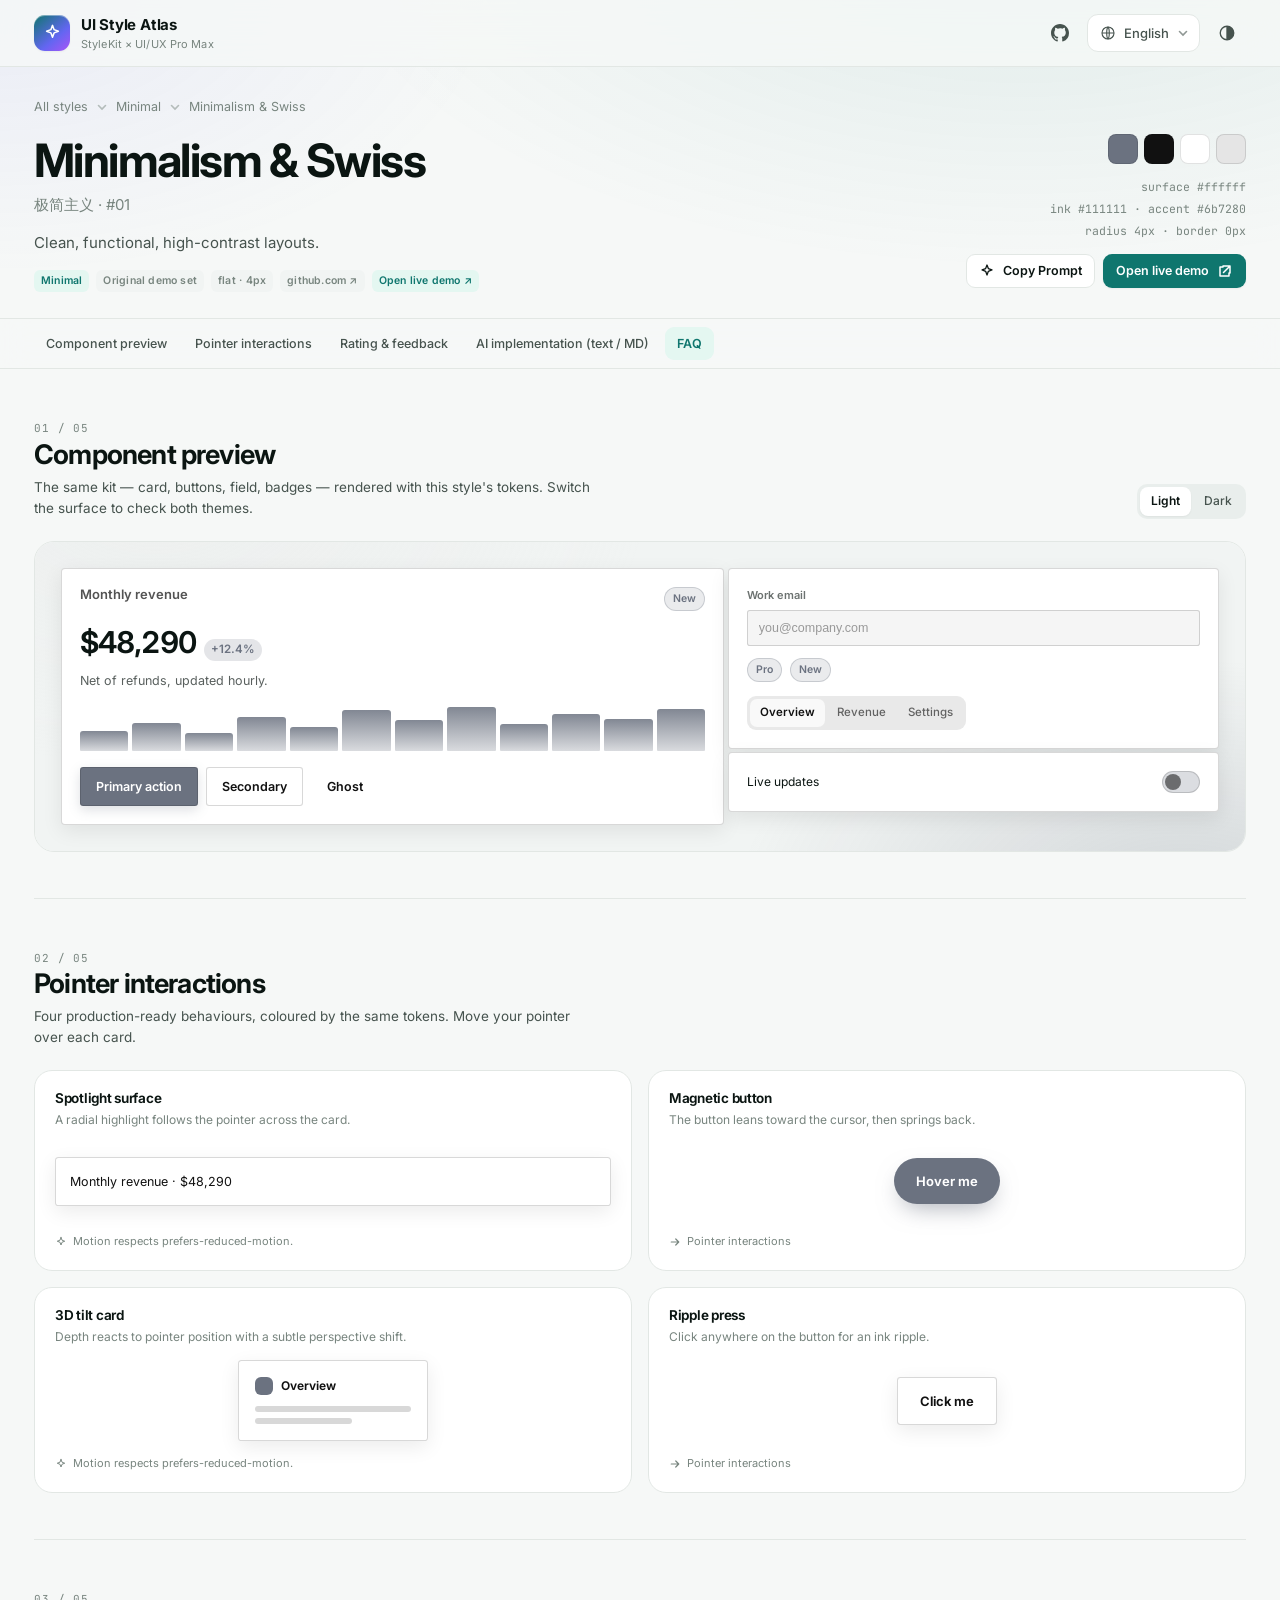
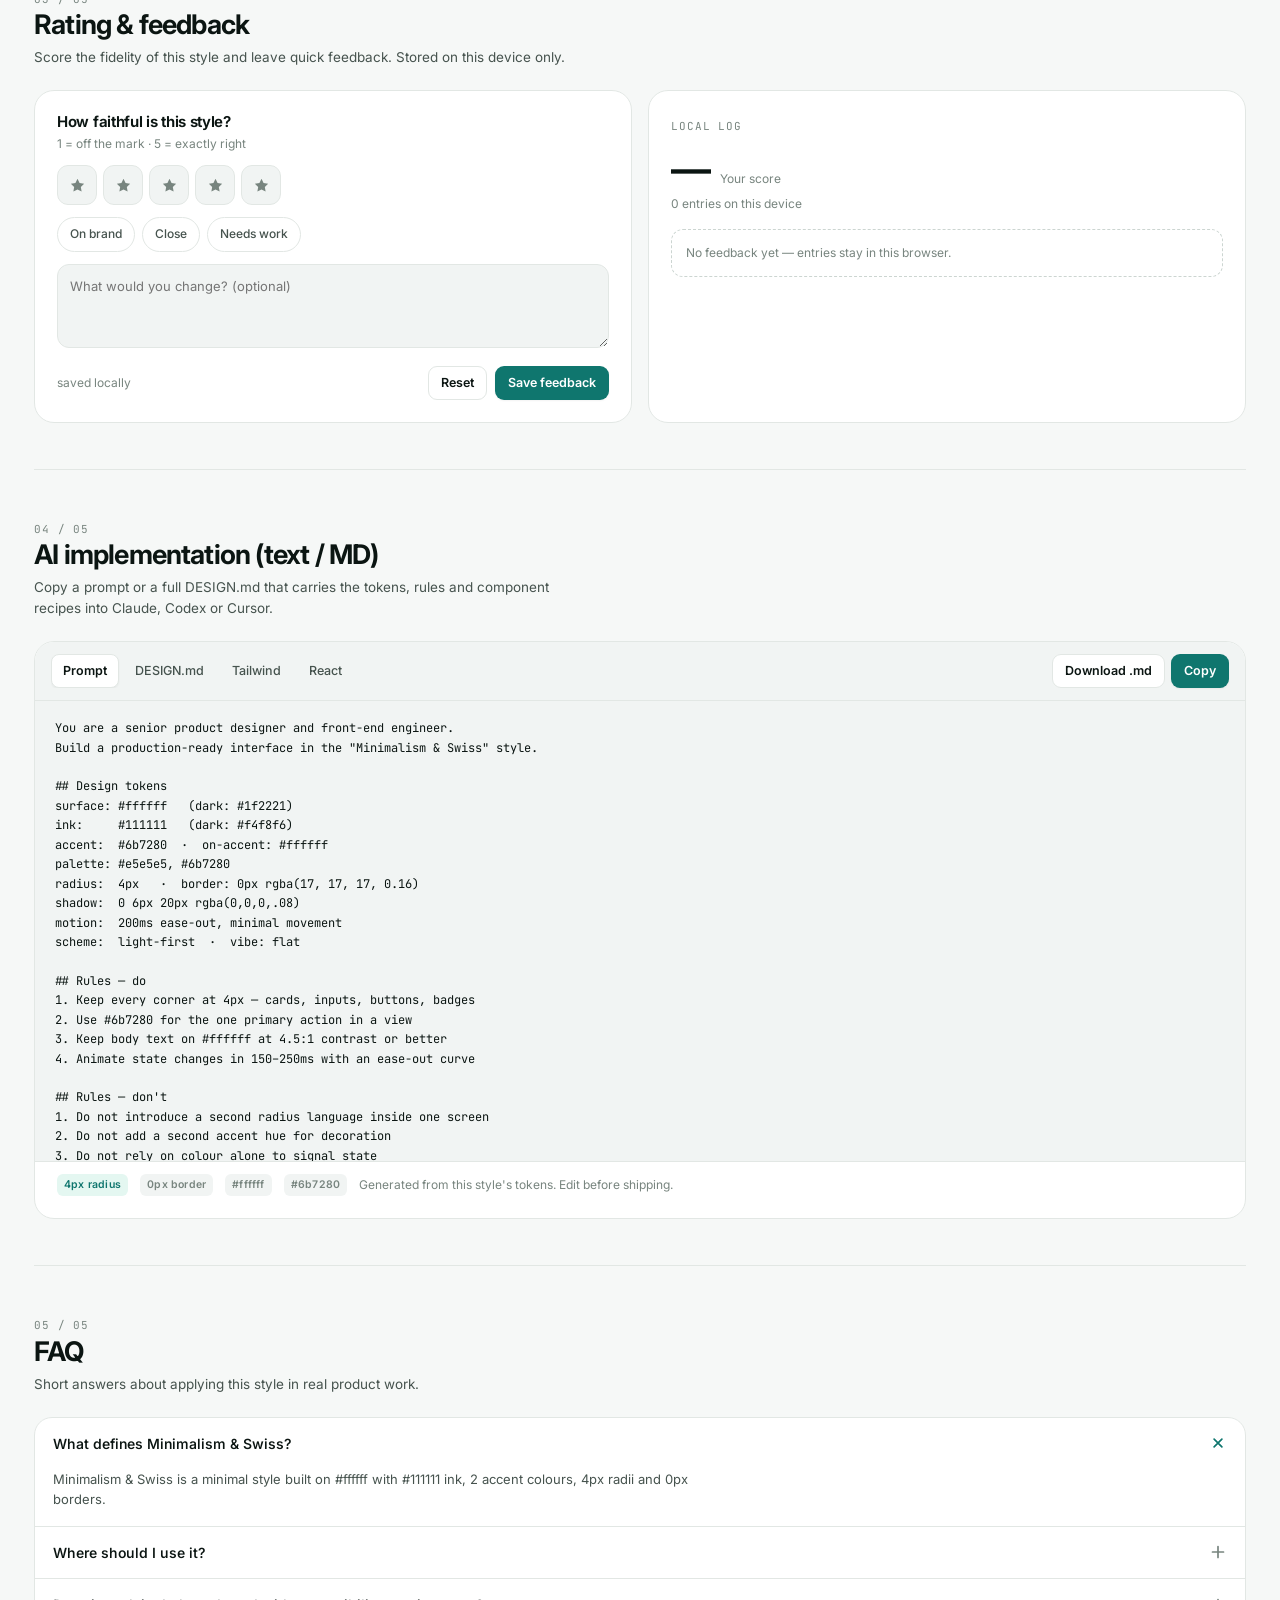
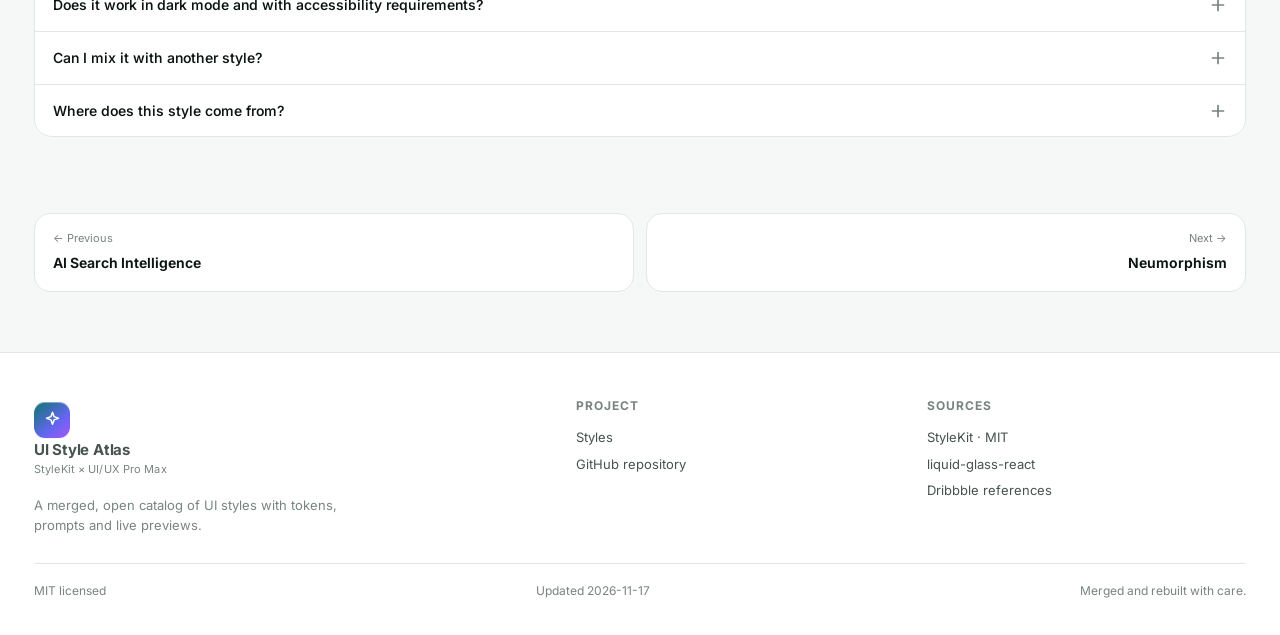
==== style.html @ 1afa51c4 "feat: 合併 StyleKit 風格庫，新增 12 語言、明暗主題與風格詳情頁 - 目錄擴充至 195 套風格（57 套原創 demo + 132 套 StyleKit + 6 套策展參考） - " ====
<!DOCTYPE html>
<html lang="zh-CN" dir="ltr" data-theme="light">
<head>
  <meta charset="UTF-8">
  <meta name="viewport" content="width=device-width, initial-scale=1.0">
  <title>Style — UI Style Atlas</title>
  <meta name="description" content="Design tokens, AI prompt and DESIGN.md, component preview, pointer interactions and FAQ for every UI style in the atlas.">
  <meta name="theme-color" content="#f6f8f7">
  <link rel="preconnect" href="https://fonts.googleapis.com">
  <link rel="preconnect" href="https://fonts.gstatic.com" crossorigin>
  <link href="https://fonts.googleapis.com/css2?family=Inter:wght@300;400;500;600;700&family=JetBrains+Mono:wght@400;500&display=swap" rel="stylesheet">
  <link rel="stylesheet" href="assets/app.css">
  <script>
    (function () {
      try {
        var q = new URLSearchParams(location.search);
        var mode = q.get('theme') || localStorage.getItem('atlas:theme') || 'auto';
        var dark = mode === 'auto' ? matchMedia('(prefers-color-scheme: dark)').matches : mode === 'dark';
        document.documentElement.dataset.theme = dark ? 'dark' : 'light';
        document.documentElement.style.colorScheme = dark ? 'dark' : 'light';
      } catch (e) { }
    })();
  </script>
</head>
<body>
  <header id="siteHeader"></header>
  <main id="detailRoot"></main>
  <footer id="siteFooter"></footer>

  <script src="assets/i18n.js"></script>
  <script src="assets/data/catalog.js"></script>
  <script src="assets/app.js"></script>
  <script src="assets/style-page.js"></script>
</body>
</html>
---- assets/app.css ----
/* ==========================================================================
   UI Style Atlas — design system
   Merged gallery: StyleKit (MIT) × UI/UX Pro Max
   ========================================================================== */

:root {
  color-scheme: light;
  --bg: #f6f8f7;
  --bg-grain: radial-gradient(1200px 600px at 80% -10%, rgba(15, 118, 110, 0.10), transparent 60%),
              radial-gradient(900px 500px at 0% 0%, rgba(99, 102, 241, 0.08), transparent 55%);
  --surface: #ffffff;
  --surface-2: #f1f4f3;
  --surface-3: #e9eeec;
  --ink: #0b1512;
  --ink-2: #46534e;
  --ink-3: #78857f;
  --line: #e2e7e4;
  --line-strong: #ccd5d1;
  --accent: #0f766e;
  --accent-2: #0d9488;
  --accent-ink: #ffffff;
  --accent-soft: #e4f7f1;
  --accent-soft-border: #b7e8dc;
  --danger: #b42318;
  --shadow-sm: 0 1px 2px rgba(9, 24, 20, 0.05);
  --shadow-md: 0 10px 30px -12px rgba(9, 24, 20, 0.18);
  --shadow-lg: 0 28px 70px -30px rgba(9, 24, 20, 0.28);
  --ring: rgba(15, 118, 110, 0.35);
  --radius-card: 18px;
  --header-h: 66px;
}

html[data-theme="dark"] {
  color-scheme: dark;
  --bg: #080b0a;
  --bg-grain: radial-gradient(1200px 600px at 80% -10%, rgba(45, 212, 191, 0.12), transparent 60%),
              radial-gradient(900px 500px at 0% 0%, rgba(129, 140, 248, 0.10), transparent 55%);
  --surface: #101614;
  --surface-2: #151d1a;
  --surface-3: #1b2421;
  --ink: #e9f2ef;
  --ink-2: #a5b4ae;
  --ink-3: #77857f;
  --line: #1f2a26;
  --line-strong: #2c3833;
  --accent: #2dd4bf;
  --accent-2: #5eead4;
  --accent-ink: #04211c;
  --accent-soft: rgba(45, 212, 191, 0.12);
  --accent-soft-border: rgba(45, 212, 191, 0.34);
  --danger: #fda29b;
  --shadow-sm: 0 1px 2px rgba(0, 0, 0, 0.4);
  --shadow-md: 0 12px 34px -16px rgba(0, 0, 0, 0.7);
  --shadow-lg: 0 34px 80px -40px rgba(0, 0, 0, 0.9);
  --ring: rgba(45, 212, 191, 0.4);
}

* { box-sizing: border-box; }

html {
  scroll-behavior: smooth;
  scroll-padding-top: calc(var(--header-h) + 24px);
  -webkit-text-size-adjust: 100%;
}

body {
  margin: 0;
  background: var(--bg);
  color: var(--ink);
  font-family: "Inter", "Inter var", -apple-system, BlinkMacSystemFont, "Segoe UI", "PingFang SC",
    "Hiragino Sans GB", "Noto Sans SC", "Noto Sans JP", "Noto Sans KR", "Microsoft YaHei UI",
    "Malgun Gothic", "Tahoma", "Noto Naskh Arabic", sans-serif;
  font-size: 15px;
  line-height: 1.55;
  -webkit-font-smoothing: antialiased;
  text-rendering: optimizeLegibility;
}

body::before {
  content: "";
  position: fixed;
  inset: 0;
  z-index: -1;
  background-image: var(--bg-grain);
  pointer-events: none;
}

h1, h2, h3, h4 { margin: 0; line-height: 1.15; letter-spacing: -0.02em; }
p { margin: 0; }
a { color: inherit; text-decoration: none; }
button { font: inherit; color: inherit; }
img, svg { display: block; }
:focus-visible { outline: 2px solid var(--accent); outline-offset: 2px; }

.wrap { width: 100%; max-width: 1260px; margin-inline: auto; padding-inline: 24px; }
.sr-only {
  position: absolute; width: 1px; height: 1px; padding: 0; margin: -1px;
  overflow: hidden; clip: rect(0 0 0 0); white-space: nowrap; border: 0;
}
.mono { font-family: "JetBrains Mono", ui-monospace, SFMono-Regular, Menlo, monospace; }

/* ---------------------------------- header -------------------------------- */
.site-header {
  position: sticky;
  top: 0;
  z-index: 60;
  background: color-mix(in srgb, var(--bg) 82%, transparent);
  backdrop-filter: saturate(150%) blur(16px);
  -webkit-backdrop-filter: saturate(150%) blur(16px);
  border-bottom: 1px solid var(--line);
}
.header-inner {
  display: flex;
  align-items: center;
  justify-content: space-between;
  gap: 16px;
  min-height: var(--header-h);
}
.brand { display: flex; align-items: center; gap: 11px; min-width: 0; }
.brand-mark {
  width: 36px; height: 36px; flex: none;
  border-radius: 11px;
  display: grid; place-items: center;
  background: linear-gradient(140deg, var(--accent) 0%, #6366f1 62%, #a855f7 100%);
  color: #fff;
  box-shadow: inset 0 1px 0 rgba(255, 255, 255, 0.4), var(--shadow-sm);
}
.brand-mark svg { width: 19px; height: 19px; }
.brand-text { display: flex; flex-direction: column; min-width: 0; }
.brand-text strong { font-size: 15px; font-weight: 700; letter-spacing: -0.015em; }
.brand-text small { font-size: 11px; color: var(--ink-3); letter-spacing: 0.01em; white-space: nowrap; }
.header-actions { display: flex; align-items: center; gap: 8px; }
.icon-btn {
  width: 38px; height: 38px;
  display: grid; place-items: center;
  border-radius: 11px;
  border: 1px solid transparent;
  background: transparent;
  color: var(--ink-2);
  cursor: pointer;
  transition: background 0.16s ease, color 0.16s ease, border-color 0.16s ease;
}
.icon-btn:hover { background: var(--surface-2); color: var(--ink); border-color: var(--line); }
.icon-btn svg { width: 18px; height: 18px; }
.lang-btn {
  display: inline-flex; align-items: center; gap: 8px;
  height: 38px; padding-inline: 12px 10px;
  border-radius: 11px;
  border: 1px solid var(--line);
  background: var(--surface);
  color: var(--ink-2);
  font-size: 13px; font-weight: 500;
  cursor: pointer;
  white-space: nowrap;
  transition: border-color 0.16s ease, background 0.16s ease, color 0.16s ease;
}
.lang-btn:hover { border-color: var(--line-strong); color: var(--ink); }
.lang-btn svg { width: 16px; height: 16px; }
.lang-btn .chev { width: 12px; height: 12px; opacity: 0.6; }

/* ----------------------------------- hero -------------------------------- */
.hero { padding-block: 58px 34px; position: relative; }
.hero-kicker {
  display: inline-flex; align-items: center; gap: 8px;
  padding: 5px 12px 5px 8px;
  border-radius: 999px;
  background: var(--accent-soft);
  border: 1px solid var(--accent-soft-border);
  color: var(--accent);
  font-size: 12px; font-weight: 600;
  letter-spacing: 0.01em;
}
.hero-kicker .dot {
  width: 6px; height: 6px; border-radius: 50%;
  background: var(--accent);
  box-shadow: 0 0 0 3px color-mix(in srgb, var(--accent) 22%, transparent);
  animation: pulse 2.4s ease-in-out infinite;
}
@keyframes pulse { 0%, 100% { opacity: 1; } 50% { opacity: 0.35; } }

.hero h1 {
  margin-top: 20px;
  font-size: clamp(34px, 5.6vw, 62px);
  font-weight: 700;
  letter-spacing: -0.038em;
  max-width: 20ch;
  text-wrap: balance;
}
.hero h1 .grad {
  background: linear-gradient(105deg, var(--accent) 0%, #4f8df7 55%, #a855f7 100%);
  -webkit-background-clip: text; background-clip: text;
  -webkit-text-fill-color: transparent; color: transparent;
}
.hero-lead {
  margin-top: 18px;
  max-width: 62ch;
  font-size: 16px;
  color: var(--ink-2);
}
.hero-actions { margin-top: 26px; display: flex; flex-wrap: wrap; gap: 10px; }

.btn {
  display: inline-flex; align-items: center; justify-content: center; gap: 8px;
  height: 42px; padding-inline: 18px;
  border-radius: 12px;
  border: 1px solid transparent;
  font-size: 14px; font-weight: 600;
  cursor: pointer;
  transition: transform 0.16s ease, background 0.16s ease, border-color 0.16s ease, color 0.16s ease, box-shadow 0.16s ease;
}
.btn svg { width: 16px; height: 16px; }
.btn-primary { background: var(--accent); color: var(--accent-ink); box-shadow: var(--shadow-sm); }
.btn-primary:hover { background: var(--accent-2); transform: translateY(-1px); }
.btn-ghost { background: var(--surface); border-color: var(--line); color: var(--ink); }
.btn-ghost:hover { border-color: var(--line-strong); background: var(--surface-2); }
.btn-sm { height: 34px; padding-inline: 12px; font-size: 12.5px; border-radius: 9px; }

.stats {
  margin-top: 44px;
  display: grid;
  grid-template-columns: repeat(4, minmax(0, 1fr));
  border-top: 1px solid var(--line);
  border-bottom: 1px solid var(--line);
}
.stat { padding: 18px 20px; border-inline-start: 1px solid var(--line); }
.stat:first-child { border-inline-start: 0; padding-inline-start: 0; }
.stat b { display: block; font-size: 26px; font-weight: 650; letter-spacing: -0.03em; font-variant-numeric: tabular-nums; }
.stat span { font-size: 12px; color: var(--ink-3); }

/* ---------------------------------- toolbar ------------------------------- */
.library { padding-block: 26px 80px; }
.toolbar {
  position: sticky;
  top: var(--header-h);
  z-index: 40;
  padding-block: 12px;
  background: color-mix(in srgb, var(--bg) 88%, transparent);
  backdrop-filter: blur(14px);
  -webkit-backdrop-filter: blur(14px);
  border-bottom: 1px solid var(--line);
}
.toolbar-row { display: flex; align-items: center; gap: 10px; flex-wrap: wrap; min-width: 0; }
.search {
  position: relative;
  flex: 1 1 240px;
  min-width: 180px;
}
.search svg {
  position: absolute; inset-inline-start: 12px; top: 50%; transform: translateY(-50%);
  width: 16px; height: 16px; color: var(--ink-3); pointer-events: none;
}
.search input {
  width: 100%; height: 40px;
  padding-inline: 38px 12px;
  border-radius: 11px;
  border: 1px solid var(--line);
  background: var(--surface);
  color: var(--ink);
  font-size: 14px;
}
.search input::placeholder { color: var(--ink-3); }
.search input:focus { outline: none; border-color: var(--accent); box-shadow: 0 0 0 3px var(--ring); }
.select {
  height: 40px;
  padding-inline: 10px 30px;
  border-radius: 11px;
  border: 1px solid var(--line);
  background: var(--surface) url("data:image/svg+xml,%3Csvg xmlns='http://www.w3.org/2000/svg' viewBox='0 0 12 12'%3E%3Cpath d='M2.5 4.5 6 8l3.5-3.5' fill='none' stroke='%2378857f' stroke-width='1.4' stroke-linecap='round'/%3E%3C/svg%3E") no-repeat right 10px center / 12px;
  color: var(--ink);
  font-size: 13px;
  appearance: none;
  cursor: pointer;
}
html[dir="rtl"] .select { background-position: left 10px center; }
.select:focus { outline: none; border-color: var(--accent); box-shadow: 0 0 0 3px var(--ring); }

.chips {
  display: flex; gap: 7px;
  min-width: 0;
  max-width: 100%;
  overflow-x: auto;
  padding-block: 4px;
  scrollbar-width: none;
  -ms-overflow-style: none;
}
.chips::-webkit-scrollbar { display: none; }
.chip {
  flex: none;
  height: 34px; padding-inline: 13px;
  border-radius: 999px;
  border: 1px solid var(--line);
  background: var(--surface);
  color: var(--ink-2);
  font-size: 12.5px; font-weight: 500;
  cursor: pointer;
  display: inline-flex; align-items: center; gap: 6px;
  transition: all 0.16s ease;
}
.chip:hover { border-color: var(--line-strong); color: var(--ink); }
.chip[aria-pressed="true"] {
  background: var(--accent-soft);
  border-color: var(--accent-soft-border);
  color: var(--accent);
  font-weight: 600;
}
.chip .n { font-size: 11px; opacity: 0.65; font-variant-numeric: tabular-nums; }

.result-bar {
  display: flex; align-items: center; justify-content: space-between;
  gap: 12px;
  padding-block: 18px 12px;
  font-size: 12.5px; color: var(--ink-3);
}
.toolbar .result-bar { padding-block: 0; margin-inline-start: auto; }
.result-bar strong { color: var(--ink); font-weight: 600; }

/* ----------------------------------- grid -------------------------------- */
.grid {
  display: grid;
  grid-template-columns: repeat(auto-fill, minmax(270px, 1fr));
  gap: 18px;
}
.card {
  position: relative;
  display: flex; flex-direction: column;
  border: 1px solid var(--line);
  border-radius: var(--radius-card);
  background: var(--surface);
  overflow: hidden;
  transition: transform 0.22s cubic-bezier(0.2, 0.8, 0.2, 1), box-shadow 0.22s ease, border-color 0.22s ease;
  content-visibility: auto;
  contain-intrinsic-size: 300px;
}
.card:hover { transform: translateY(-4px); border-color: var(--line-strong); box-shadow: var(--shadow-md); }
.card:focus-visible { outline: 2px solid var(--accent); outline-offset: 3px; }

.card-preview {
  position: relative;
  height: 128px;
  padding: 14px;
  display: flex; flex-direction: column; justify-content: space-between;
  overflow: hidden;
  isolation: isolate;
}
.card-preview::after {
  content: "";
  position: absolute; inset: 0; z-index: -1;
  background: var(--cp-bg);
}
.card-preview .cp-row { display: flex; align-items: center; justify-content: space-between; gap: 8px; }
.cp-no {
  font-family: "JetBrains Mono", ui-monospace, monospace;
  font-size: 10.5px; letter-spacing: 0.06em;
  padding: 3px 7px; border-radius: 6px;
  background: color-mix(in srgb, var(--cp-ink) 12%, transparent);
  color: var(--cp-ink);
  backdrop-filter: blur(6px);
  white-space: nowrap;
}
.cp-foot {
  display: flex; align-items: flex-end; justify-content: space-between; gap: 10px;
}
.cp-mini {
  display: flex; align-items: center; gap: 6px;
  padding: 8px 10px;
  border-radius: calc(var(--cp-r) * 0.55);
  background: color-mix(in srgb, var(--cp-surface) 70%, transparent);
  border: 1px solid color-mix(in srgb, var(--cp-ink) 16%, transparent);
  box-shadow: var(--cp-shadow);
  backdrop-filter: blur(9px);
}
.cp-mini .dot { width: 7px; height: 7px; border-radius: 50%; background: var(--cp-accent); }
.cp-mini .bar { width: 42px; height: 6px; border-radius: 3px; background: color-mix(in srgb, var(--cp-ink) 22%, transparent); }
.cp-mini .bar.w { width: 66px; }
.cp-btn {
  height: 20px; padding-inline: 9px;
  border-radius: calc(var(--cp-r) * 0.5);
  background: var(--cp-accent);
  color: var(--cp-accent-ink);
  font-size: 8.5px; font-weight: 700; letter-spacing: 0.03em;
  display: inline-flex; align-items: center;
}
.cp-type {
  font-size: 19px; font-weight: 700; letter-spacing: -0.02em;
  color: var(--cp-ink);
  text-shadow: 0 1px 12px color-mix(in srgb, var(--cp-surface) 40%, transparent);
}

.card-body { padding: 14px 15px 15px; display: flex; flex-direction: column; gap: 7px; flex: 1; }
.card-title-row { display: flex; align-items: baseline; justify-content: space-between; gap: 8px; }
.card-title { font-size: 15px; font-weight: 650; letter-spacing: -0.015em; }
.card-sub {
  font-size: 12px; color: var(--ink-3);
  max-width: 46%;
  overflow: hidden; text-overflow: ellipsis; white-space: nowrap;
  text-align: end;
}
.card-desc {
  font-size: 12.5px; color: var(--ink-2);
  display: -webkit-box; -webkit-line-clamp: 2; -webkit-box-orient: vertical;
  overflow: hidden;
  min-height: 2.6em;
}
.card-meta {
  margin-top: auto;
  padding-top: 10px;
  display: flex; align-items: center; justify-content: space-between; gap: 8px;
}
.swatches { display: flex; gap: 4px; }
.sw { width: 13px; height: 13px; border-radius: 4px; border: 1px solid color-mix(in srgb, var(--ink) 12%, transparent); }
.tag {
  font-size: 10.5px; font-weight: 600; letter-spacing: 0.02em;
  padding: 3px 7px; border-radius: 6px;
  background: var(--surface-2); color: var(--ink-3);
  white-space: nowrap;
}
.tag.accent { background: var(--accent-soft); color: var(--accent); }
.card-open {
  position: absolute; inset: 0;
  z-index: 2;
  border: 0; background: transparent; cursor: pointer;
  border-radius: inherit;
}
.card-open:focus-visible { outline: 2px solid var(--accent); outline-offset: -4px; }
.card-meta a { position: relative; z-index: 3; }
.card-meta a.tag:hover { background: var(--accent); color: var(--accent-ink); }

.empty {
  padding: 70px 20px; text-align: center;
  border: 1px dashed var(--line-strong); border-radius: 20px;
  color: var(--ink-3);
}
.empty h3 { font-size: 18px; color: var(--ink); margin-bottom: 8px; }

/* ---------------------------------- footer ------------------------------- */
.site-footer {
  border-top: 1px solid var(--line);
  background: var(--surface);
  padding-block: 46px 34px;
}
.footer-grid {
  display: grid; grid-template-columns: 1.6fr 1fr 1fr; gap: 32px;
  padding-bottom: 28px; border-bottom: 1px solid var(--line);
}
.footer-grid h4 { font-size: 12px; text-transform: uppercase; letter-spacing: 0.08em; color: var(--ink-3); margin-bottom: 12px; }
.footer-grid a { display: block; font-size: 13px; color: var(--ink-2); padding-block: 3px; }
.footer-grid a:hover { color: var(--accent); }
.footer-bottom { padding-top: 18px; display: flex; flex-wrap: wrap; gap: 10px; justify-content: space-between; font-size: 12px; color: var(--ink-3); }

/* ---------------------------------- modal -------------------------------- */
.modal {
  position: fixed; inset: 0; z-index: 100;
  display: grid; place-items: center;
  padding: 20px;
  background: rgba(6, 14, 12, 0.44);
  backdrop-filter: blur(6px);
  -webkit-backdrop-filter: blur(6px);
  opacity: 0;
  visibility: hidden;
  transition: opacity 0.2s ease, visibility 0.2s;
}
.modal[data-open="true"] { opacity: 1; visibility: visible; }
.modal-panel {
  width: min(720px, 100%);
  max-height: min(84vh, 760px);
  display: flex; flex-direction: column;
  background: var(--surface);
  border: 1px solid var(--line);
  border-radius: 22px;
  box-shadow: var(--shadow-lg);
  transform: translateY(10px) scale(0.985);
  transition: transform 0.24s cubic-bezier(0.2, 0.8, 0.2, 1);
  overflow: hidden;
}
.modal[data-open="true"] .modal-panel { transform: none; }
.modal-head {
  display: flex; align-items: center; justify-content: space-between; gap: 14px;
  padding: 22px 24px 18px;
}
.modal-head h2 { font-size: 23px; font-weight: 650; letter-spacing: -0.025em; }
.modal-head-meta { display: flex; align-items: center; gap: 14px; }
.modal-head .current { font-size: 12.5px; color: var(--ink-3); }
.modal-close {
  width: 32px; height: 32px; flex: none;
  border: 1px solid var(--line); border-radius: 9px;
  background: var(--surface); color: var(--ink-3);
  display: grid; place-items: center; cursor: pointer;
}
.modal-close:hover { background: var(--surface-2); color: var(--ink); }
.modal-close svg { width: 15px; height: 15px; }
.modal-body { overflow-y: auto; padding: 0 18px 20px; }
.lang-grid {
  display: grid;
  grid-template-columns: 1fr 1fr;
  gap: 6px;
  border-top: 1px solid var(--line);
  padding-top: 14px;
}
.lang-opt {
  position: relative;
  display: flex; flex-direction: column; align-items: flex-start; gap: 2px;
  padding: 13px 40px 13px 14px;
  border-radius: 12px;
  border: 1px solid transparent;
  background: transparent;
  text-align: start;
  cursor: pointer;
  transition: background 0.14s ease, border-color 0.14s ease;
}
.lang-opt:hover { background: var(--surface-2); }
.lang-opt .native { font-size: 18px; font-weight: 600; letter-spacing: -0.01em; color: var(--ink); }
.lang-opt .label { font-size: 13px; color: var(--ink-3); }
.lang-opt .check {
  position: absolute; inset-inline-end: 12px; top: 50%;
  transform: translateY(-50%) scale(0.7);
  width: 20px; height: 20px;
  color: var(--accent);
  opacity: 0;
  transition: opacity 0.14s ease, transform 0.14s ease;
}
.lang-opt[aria-checked="true"] {
  background: var(--accent-soft);
  border-color: var(--accent-soft-border);
}
.lang-opt[aria-checked="true"] .check { opacity: 1; transform: translateY(-50%) scale(1); }
.lang-opt[aria-checked="true"] .label { color: color-mix(in srgb, var(--accent) 72%, var(--ink-3)); }
.modal-note { margin-top: 14px; font-size: 11.5px; color: var(--ink-3); line-height: 1.5; }

/* ---------------------------------- toast -------------------------------- */
.toast {
  position: fixed;
  inset-inline: 0; bottom: 26px;
  margin-inline: auto;
  width: max-content; max-width: calc(100% - 40px);
  z-index: 120;
  padding: 10px 16px;
  border-radius: 999px;
  background: var(--ink);
  color: var(--bg);
  font-size: 13px; font-weight: 500;
  box-shadow: var(--shadow-lg);
  opacity: 0;
  transform: translateY(12px);
  pointer-events: none;
  transition: opacity 0.2s ease, transform 0.2s ease;
}
.toast[data-show="true"] { opacity: 1; transform: none; }

/* --------------------------------- reveal -------------------------------- */
.reveal { opacity: 0; transform: translateY(14px); }
.reveal.in { opacity: 1; transform: none; transition: opacity 0.5s ease, transform 0.5s cubic-bezier(0.2, 0.8, 0.2, 1); }

/* ==========================================================================
   Detail page
   ========================================================================== */
.detail-head { padding-block: 30px 26px; }
.crumbs { display: flex; align-items: center; gap: 8px; font-size: 12.5px; color: var(--ink-3); margin-bottom: 18px; }
.crumbs a:hover { color: var(--accent); }
.crumbs svg { width: 12px; height: 12px; opacity: 0.5; }
.detail-title-row { display: flex; align-items: flex-start; justify-content: space-between; gap: 26px; flex-wrap: wrap; }
.detail-title { min-width: 0; }
.detail-title h1 {
  font-size: clamp(28px, 4.4vw, 46px);
  font-weight: 700;
  letter-spacing: -0.035em;
}
.detail-title .alt { margin-top: 6px; font-size: 15px; color: var(--ink-3); }
.detail-desc { margin-top: 14px; max-width: 68ch; color: var(--ink-2); font-size: 15px; }
.detail-chips { margin-top: 16px; display: flex; flex-wrap: wrap; gap: 7px; }
.detail-side { display: flex; flex-direction: column; align-items: flex-end; gap: 12px; }
.palette { display: flex; gap: 6px; }
.palette .sw { width: 30px; height: 30px; border-radius: 8px; }
.detail-actions { display: flex; gap: 8px; flex-wrap: wrap; }

.subnav {
  position: sticky;
  top: var(--header-h);
  z-index: 40;
  background: color-mix(in srgb, var(--bg) 88%, transparent);
  backdrop-filter: blur(14px);
  -webkit-backdrop-filter: blur(14px);
  border-block: 1px solid var(--line);
}
.subnav-inner { display: flex; gap: 4px; overflow-x: auto; padding-block: 8px; scrollbar-width: none; }
.subnav-inner::-webkit-scrollbar { display: none; }
.subnav a {
  flex: none;
  padding: 7px 12px; border-radius: 9px;
  font-size: 12.5px; font-weight: 500; color: var(--ink-2);
}
.subnav a:hover { background: var(--surface-2); color: var(--ink); }
.subnav a[data-active="true"] { background: var(--accent-soft); color: var(--accent); font-weight: 600; }

.section { padding-block: 46px; scroll-margin-top: calc(var(--header-h) + 56px); }
.section + .section { border-top: 1px solid var(--line); }
.section-head { display: flex; align-items: flex-end; justify-content: space-between; gap: 20px; margin-bottom: 22px; flex-wrap: wrap; }
.section-head h2 { font-size: clamp(21px, 2.6vw, 27px); font-weight: 680; letter-spacing: -0.03em; }
.section-head p { margin-top: 7px; font-size: 13.5px; color: var(--ink-2); max-width: 62ch; }
.sec-index {
  font-family: "JetBrains Mono", ui-monospace, monospace;
  font-size: 11px; color: var(--ink-3);
  letter-spacing: 0.08em;
  direction: ltr;
  unicode-bidi: isolate;
  display: inline-block;
}

.panel {
  border: 1px solid var(--line);
  border-radius: 20px;
  background: var(--surface);
  overflow: hidden;
}
.panel-pad { padding: 22px; }
.panel-bar {
  display: flex; align-items: center; justify-content: space-between; gap: 12px;
  padding: 12px 16px;
  border-bottom: 1px solid var(--line);
  background: var(--surface-2);
  flex-wrap: wrap;
}
.seg {
  display: inline-flex; padding: 3px; gap: 2px;
  border-radius: 10px;
  background: var(--surface-3);
}
.seg button {
  border: 0; background: transparent;
  padding: 5px 11px; border-radius: 8px;
  font-size: 12px; font-weight: 500; color: var(--ink-2);
  cursor: pointer;
  transition: background 0.14s ease, color 0.14s ease;
  white-space: nowrap;
}
.seg button[aria-pressed="true"] { background: var(--surface); color: var(--ink); font-weight: 600; box-shadow: var(--shadow-sm); }

/* ---------------- live kit (component preview) ---------------- */
.kit-stage {
  padding: 26px;
  background:
    radial-gradient(700px 360px at 10% -10%, color-mix(in srgb, var(--ka1, var(--kp)) 30%, transparent), transparent 70%),
    radial-gradient(640px 340px at 95% 115%, color-mix(in srgb, var(--ka2, var(--kp)) 22%, transparent), transparent 70%),
    var(--surface-2);
  transition: background 0.3s ease, color 0.3s ease;
}
.kit {
  display: grid;
  grid-template-columns: 1.35fr 1fr;
  gap: calc(var(--kr, 12px) * 0.9);
}
.kit > * { min-width: 0; }
@media (max-width: 760px) { .kit { grid-template-columns: 1fr; } }
.kit-card {
  min-width: 0;
  overflow-wrap: anywhere;
  border-radius: var(--kr, 12px);
  border: var(--kbw, 1px) solid var(--kl);
  background: var(--kpanel);
  padding: 18px;
  box-shadow: var(--ksh);
  backdrop-filter: var(--kblur, none);
  -webkit-backdrop-filter: var(--kblur, none);
  transition: transform 0.18s ease, box-shadow 0.18s ease;
}
.kit-card:hover { transform: translateY(-2px); }
.kit-card h4 { font-size: 13px; font-weight: 600; color: var(--ki); opacity: 0.72; letter-spacing: 0; }
.kit-metric { margin-top: 8px; display: flex; align-items: baseline; gap: 8px; }
.kit-metric b {
  font-size: clamp(21px, 2.6vw, 30px);
  font-weight: 650; letter-spacing: -0.03em;
  font-variant-numeric: tabular-nums;
}
.kit-trend {
  font-size: 11.5px; font-weight: 600;
  padding: 2px 7px; border-radius: 999px;
  background: color-mix(in srgb, var(--kp) 18%, transparent);
  color: var(--kptext, var(--kp));
}
.kit-desc { margin-top: 6px; font-size: 12.5px; opacity: 0.68; }
.kit-spark { margin-top: 14px; height: 46px; display: flex; align-items: flex-end; gap: 4px; }
.kit-spark i {
  flex: 1;
  border-radius: 3px 3px 1px 1px;
  background: linear-gradient(180deg, var(--kp), color-mix(in srgb, var(--kp) 30%, transparent));
  opacity: 0.85;
}
.kit-side { display: flex; flex-direction: column; gap: calc(var(--kr, 12px) * 0.9); }
.kit-row { display: flex; gap: 8px; flex-wrap: wrap; align-items: center; }
.kit-btn {
  border: var(--kbw, 1px) solid var(--kbtnline);
  border-radius: calc(var(--kr, 12px) * 0.8);
  padding: 9px 15px;
  font-size: 12.5px; font-weight: 600;
  cursor: pointer;
  background: var(--kp); color: var(--kp-ink);
  box-shadow: var(--kbtnsh);
  transition: transform 0.15s ease, filter 0.15s ease, box-shadow 0.15s ease;
}
.kit-btn:hover { transform: translateY(-1px); filter: brightness(1.04); }
.kit-btn:active { transform: translateY(1px) scale(0.99); }
.kit-btn[data-variant="soft"] {
  background: var(--kpanel); color: var(--ki);
  border-color: var(--kl);
  box-shadow: none;
}
.kit-btn[data-variant="ghost"] { background: transparent; color: var(--ki); border-color: transparent; box-shadow: none; }
.kit-btn[data-variant="ghost"]:hover { background: color-mix(in srgb, var(--ki) 8%, transparent); }
.kit-field { display: flex; flex-direction: column; gap: 6px; }
.kit-field label { font-size: 11px; font-weight: 600; opacity: 0.6; }
.kit-field input {
  height: 36px;
  border-radius: calc(var(--kr, 12px) * 0.7);
  border: var(--kbw, 1px) solid var(--kl);
  background: var(--kinput);
  color: var(--ki);
  padding-inline: 11px;
  font-size: 12.5px;
  width: 100%;
}
.kit-field input::placeholder { color: var(--ki); opacity: 0.4; }
.kit-badges { display: flex; gap: 6px; flex-wrap: wrap; }
.kit-tabs {
  display: inline-flex;
  gap: 2px;
  padding: 3px;
  border-radius: 9px;
  background: color-mix(in srgb, var(--ki) 9%, transparent);
  align-self: flex-start;
}
.kit-tabs button {
  border: 0;
  background: transparent;
  color: var(--ki);
  opacity: 0.62;
  font-size: 11.5px;
  font-weight: 500;
  padding: 5px 10px;
  border-radius: 7px;
  cursor: pointer;
  transition: background 0.15s ease, opacity 0.15s ease;
}
.kit-tabs button[aria-selected="true"] {
  background: color-mix(in srgb, var(--ks) 72%, transparent);
  opacity: 1;
  font-weight: 600;
}
.kit-badge {
  font-size: 10.5px; font-weight: 600;
  padding: 3px 8px; border-radius: 999px;
  background: color-mix(in srgb, var(--kp) 14%, transparent);
  color: var(--kptext, var(--kp));
  border: 1px solid color-mix(in srgb, var(--kp) 28%, transparent);
}
.kit-switch { display: flex; align-items: center; justify-content: space-between; gap: 10px; font-size: 12px; }
.kit-switch .track {
  width: 38px; height: 22px; border-radius: 999px;
  background: color-mix(in srgb, var(--kp) 24%, transparent);
  position: relative; cursor: pointer; border: 1px solid var(--kl);
  transition: background 0.18s ease;
}
.kit-switch .track::after {
  content: ""; position: absolute; top: 2px; inset-inline-start: 2px;
  width: 16px; height: 16px; border-radius: 50%;
  background: var(--ki); opacity: 0.55;
  transition: transform 0.18s ease, background 0.18s ease, opacity 0.18s ease;
}
.kit-switch[data-on="true"] .track { background: var(--kp); }
.kit-switch[data-on="true"] .track::after { transform: translateX(16px); background: var(--kp-ink); opacity: 1; }
html[dir="rtl"] .kit-switch[data-on="true"] .track::after { transform: translateX(-16px); }

/* ---------------- pointer interactions ---------------- */
.pointer-grid { display: grid; grid-template-columns: repeat(2, minmax(0, 1fr)); gap: 16px; }
@media (max-width: 720px) { .pointer-grid { grid-template-columns: 1fr; } }
.px {
  position: relative;
  min-height: 172px;
  padding: 20px;
  border: 1px solid var(--line);
  border-radius: 18px;
  background: var(--surface);
  overflow: hidden;
  display: flex; flex-direction: column; justify-content: space-between; gap: 14px;
  isolation: isolate;
}
.px h4 { font-size: 13.5px; font-weight: 650; }
.px p { font-size: 12px; color: var(--ink-3); margin-top: 4px; }
.px-demo { display: flex; align-items: center; justify-content: center; min-height: 76px; }
.px-note { font-size: 11px; color: var(--ink-3); display: flex; align-items: center; gap: 6px; }
.px-note svg { width: 12px; height: 12px; }

.px-spot::before {
  content: "";
  position: absolute; inset: -1px; z-index: -1;
  background: radial-gradient(200px circle at var(--mx, 50%) var(--my, 50%),
    color-mix(in srgb, var(--kp) 26%, transparent), transparent 72%);
  opacity: 0;
  transition: opacity 0.25s ease;
}
.px-spot:hover::before { opacity: 1; }
.px-spot .px-target {
  width: 100%;
  border-radius: calc(var(--kr) * 0.9);
  border: var(--kbw) solid var(--kl);
  background: var(--kpanel);
  color: var(--ki);
  padding: 14px;
  font-size: 12.5px;
  box-shadow: var(--ksh);
}

.px-magnet .magnet {
  border: 0;
  border-radius: 999px;
  padding: 13px 22px;
  font-size: 13px; font-weight: 650;
  background: var(--kp);
  color: var(--kp-ink);
  box-shadow: 0 10px 24px -8px color-mix(in srgb, var(--kp) 60%, transparent);
  transition: transform 0.16s cubic-bezier(0.2, 0.8, 0.2, 1);
  cursor: pointer;
  will-change: transform;
}

.px-tilt { perspective: 800px; }
.tilt-card {
  width: 190px;
  padding: 16px;
  border-radius: calc(var(--kr) * 0.9);
  border: var(--kbw) solid var(--kl);
  background: var(--kpanel);
  color: var(--ki);
  box-shadow: var(--ksh);
  transform-style: preserve-3d;
  transition: transform 0.18s cubic-bezier(0.2, 0.8, 0.2, 1);
  will-change: transform;
}
.tilt-card .tl { display: flex; align-items: center; gap: 8px; font-size: 12px; font-weight: 650; }
.tilt-card .tl i { width: 18px; height: 18px; border-radius: 6px; background: var(--kp); }
.tilt-card .tb { margin-top: 10px; height: 6px; border-radius: 3px; background: color-mix(in srgb, var(--ki) 16%, transparent); }
.tilt-card .tb.s { width: 62%; margin-top: 6px; }
.tilt-card span { display: inline-block; transform: translateZ(22px); }

.px-ripple .ripple-btn {
  position: relative;
  overflow: hidden;
  border: var(--kbw) solid var(--kbtnline);
  border-radius: calc(var(--kr) * 0.85);
  padding: 13px 22px;
  font-size: 13px; font-weight: 650;
  background: var(--kpanel);
  color: var(--ki);
  cursor: pointer;
  box-shadow: var(--ksh);
}
.ripple-btn .rp {
  position: absolute;
  border-radius: 50%;
  background: color-mix(in srgb, var(--kp) 45%, transparent);
  transform: translate(-50%, -50%) scale(0);
  animation: ripple 0.62s ease-out forwards;
  pointer-events: none;
}
@keyframes ripple { to { transform: translate(-50%, -50%) scale(1); opacity: 0; } }

/* ---------------- rating ---------------- */
.rating-wrap { display: grid; grid-template-columns: 1fr 1fr; gap: 16px; }
@media (max-width: 820px) { .rating-wrap { grid-template-columns: 1fr; } }
.rate-card { padding: 22px; }
.rate-stars { display: flex; gap: 6px; margin-block: 12px; }
.rate-stars button {
  width: 40px; height: 40px;
  display: grid; place-items: center;
  border-radius: 11px;
  border: 1px solid var(--line);
  background: var(--surface-2);
  color: var(--ink-3);
  cursor: pointer;
  transition: all 0.15s ease;
}
.rate-stars button svg { width: 19px; height: 19px; }
.rate-stars button:hover { border-color: var(--accent-soft-border); color: var(--accent); transform: translateY(-1px); }
.rate-stars button[data-on="true"] { background: var(--accent-soft); border-color: var(--accent-soft-border); color: var(--accent); }
.rate-hint { font-size: 12px; color: var(--ink-3); }
.fb-chips { display: flex; gap: 7px; flex-wrap: wrap; margin-block: 12px; }
.fb-chips button {
  border: 1px solid var(--line);
  background: var(--surface);
  color: var(--ink-2);
  font-size: 12px; font-weight: 500;
  padding: 7px 12px; border-radius: 999px;
  cursor: pointer;
  transition: all 0.15s ease;
}
.fb-chips button:hover { border-color: var(--line-strong); color: var(--ink); }
.fb-chips button[aria-pressed="true"] {
  background: var(--accent-soft);
  border-color: var(--accent-soft-border);
  color: var(--accent);
  font-weight: 600;
}
textarea.fb-text {
  width: 100%;
  min-height: 84px;
  resize: vertical;
  border-radius: 12px;
  border: 1px solid var(--line);
  background: var(--surface-2);
  color: var(--ink);
  padding: 11px 12px;
  font: inherit; font-size: 13px;
}
textarea.fb-text:focus { outline: none; border-color: var(--accent); box-shadow: 0 0 0 3px var(--ring); background: var(--surface); }
.rate-foot { display: flex; align-items: center; justify-content: space-between; gap: 12px; margin-top: 12px; }
.rate-log { font-size: 12px; color: var(--ink-3); }
.rate-log b { color: var(--ink); font-weight: 650; }

/* ---------------- AI / code ---------------- */
.ai-tabs { display: flex; gap: 4px; overflow-x: auto; scrollbar-width: none; }
.ai-tabs::-webkit-scrollbar { display: none; }
.ai-tabs button {
  flex: none;
  border: 1px solid transparent;
  background: transparent;
  padding: 6px 11px; border-radius: 8px;
  font-size: 12.5px; font-weight: 500; color: var(--ink-2);
  cursor: pointer;
}
.ai-tabs button[aria-selected="true"] {
  background: var(--surface); border-color: var(--line);
  color: var(--ink); font-weight: 600; box-shadow: var(--shadow-sm);
}
.code-wrap { position: relative; }
pre.code {
  margin: 0;
  padding: 18px 20px 22px;
  max-height: 460px;
  overflow: auto;
  background: var(--surface-2);
  color: var(--ink);
  font-family: "JetBrains Mono", ui-monospace, SFMono-Regular, Menlo, monospace;
  font-size: 12px;
  line-height: 1.62;
  tab-size: 2;
  white-space: pre;
  direction: ltr;
  text-align: left;
}
pre.code::-webkit-scrollbar { width: 10px; height: 10px; }
pre.code::-webkit-scrollbar-thumb { background: var(--line-strong); border-radius: 99px; border: 3px solid var(--surface-2); }
.code-actions { display: flex; align-items: center; gap: 6px; }

/* ---------------- FAQ ---------------- */
.faq { border: 1px solid var(--line); border-radius: 18px; background: var(--surface); overflow: hidden; }
.faq details { border-top: 1px solid var(--line); }
.faq details:first-child { border-top: 0; }
.faq summary {
  list-style: none;
  cursor: pointer;
  padding: 15px 18px;
  display: flex; align-items: center; justify-content: space-between; gap: 16px;
  font-size: 14px; font-weight: 550;
}
.faq summary::-webkit-details-marker { display: none; }
.faq summary:hover { background: var(--surface-2); }
.faq summary .ic { flex: none; width: 18px; height: 18px; color: var(--ink-3); transition: transform 0.2s ease; }
.faq details[open] summary .ic { transform: rotate(45deg); color: var(--accent); }
.faq .ans { padding: 0 18px 16px; font-size: 13px; color: var(--ink-2); max-width: 88ch; }
.faq .ans code { font-family: "JetBrains Mono", ui-monospace, monospace; font-size: 12px; padding: 1px 5px; border-radius: 5px; background: var(--surface-2); }

/* ---------------- detail pager ---------------- */
.pager { display: grid; grid-template-columns: 1fr 1fr; gap: 12px; padding-block: 30px 60px; }
.pager a {
  border: 1px solid var(--line); border-radius: 16px; padding: 16px 18px;
  background: var(--surface);
  transition: border-color 0.16s ease, transform 0.16s ease;
}
.pager a:hover { border-color: var(--line-strong); transform: translateY(-2px); }
.pager small { display: block; font-size: 11px; color: var(--ink-3); margin-bottom: 4px; }
.pager b { font-size: 14px; font-weight: 650; }
.pager .next { text-align: end; }

/* ---------------- responsive ---------------- */
@media (max-width: 900px) {
  .stats { grid-template-columns: repeat(2, 1fr); }
  .stat:nth-child(3) { border-inline-start: 0; padding-inline-start: 0; }
  .footer-grid { grid-template-columns: 1fr 1fr; }
}
@media (max-width: 640px) {
  .wrap { padding-inline: 16px; }
  .brand-text { display: none; }
  .hero-lead { font-size: 15px; }
  .hero { padding-block: 36px 24px; }
  .hero h1 { font-size: 32px; }
  .brand-text small { display: none; }
  .lang-btn #langLabel { max-width: 92px; overflow: hidden; text-overflow: ellipsis; }
  .lang-grid { grid-template-columns: 1fr; }
  .grid { grid-template-columns: 1fr; }
  .detail-side { align-items: flex-start; }
  .kit { grid-template-columns: 1fr; }
  .pager { grid-template-columns: 1fr; }
  .pager .next { text-align: start; }
  .footer-grid { grid-template-columns: 1fr; gap: 22px; }
  .toolbar { position: static; }
  .subnav { top: 0; }
}

@media (prefers-reduced-motion: reduce) {
  html { scroll-behavior: auto; }
  *, *::before, *::after {
    animation-duration: 0.001ms !important;
    animation-iteration-count: 1 !important;
    transition-duration: 0.001ms !important;
  }
  .reveal { opacity: 1; transform: none; }
}

/* RTL tweaks */
html[dir="rtl"] .hero h1 { letter-spacing: 0; }
html[dir="rtl"] .card-desc { line-height: 1.7; }
html[dir="rtl"] .mono { direction: ltr; unicode-bidi: isolate; }
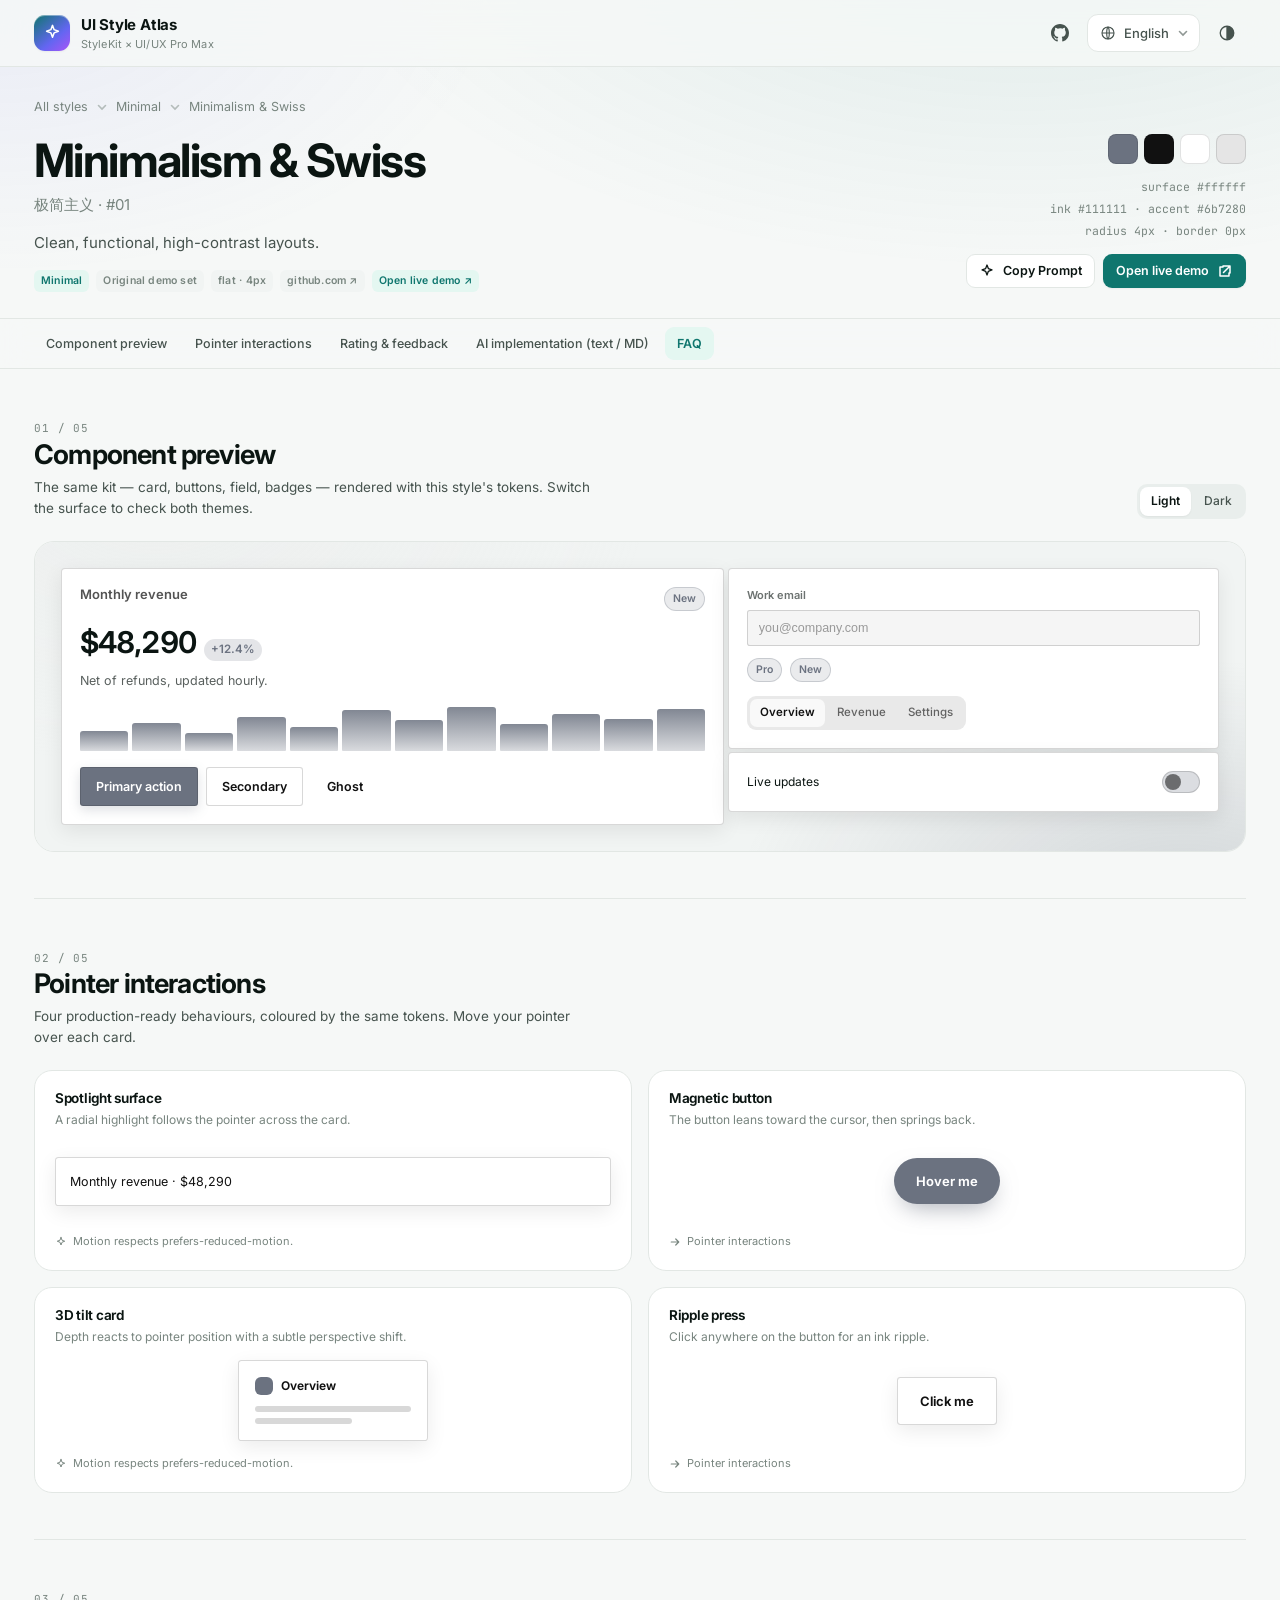
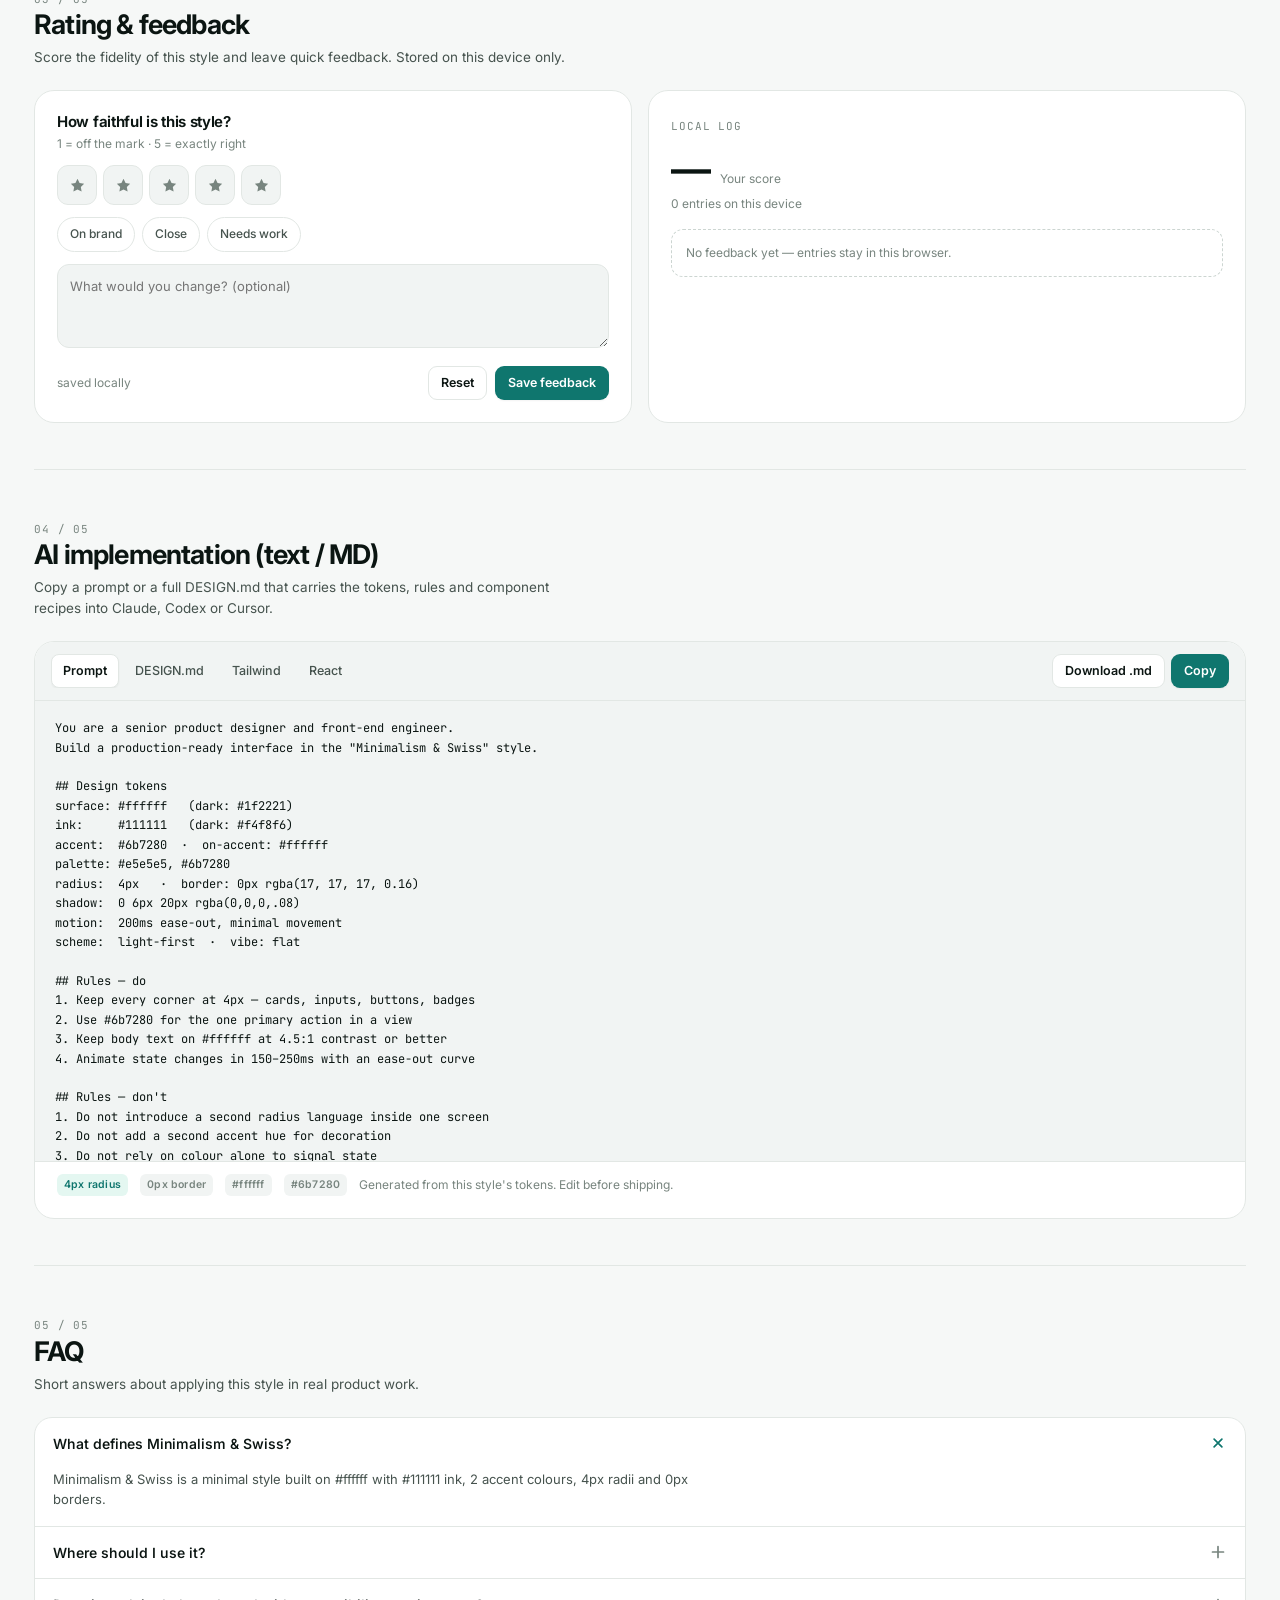
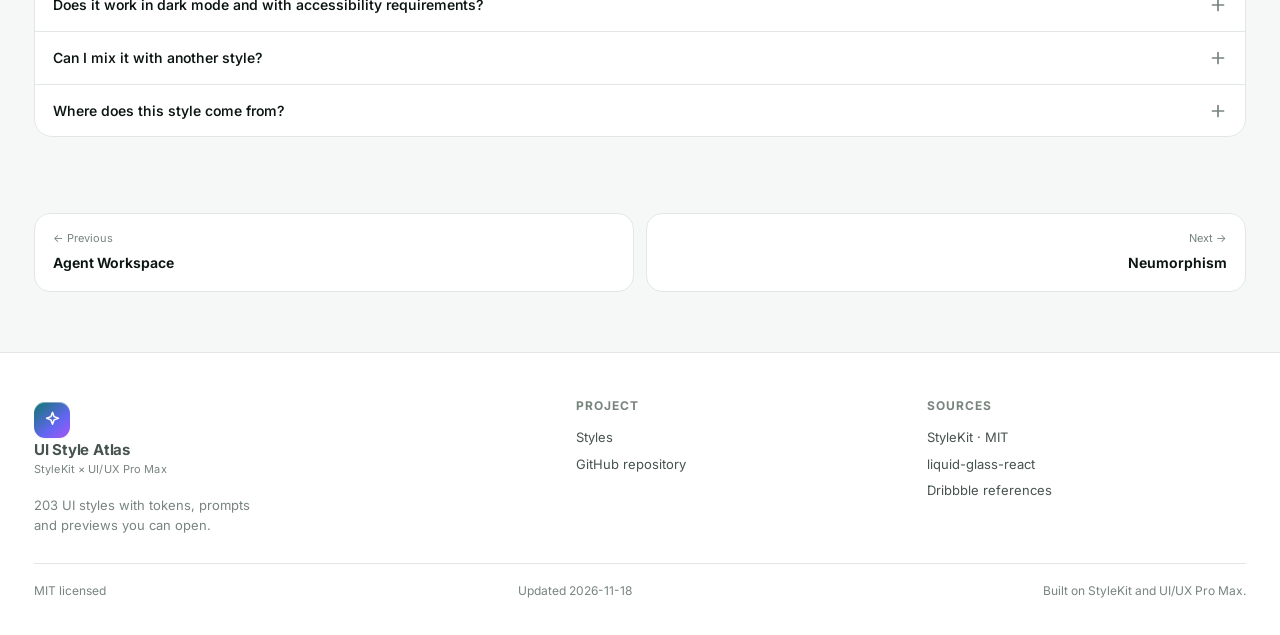
==== commit d114b26a: "fix: 删掉首屏统计条，静态资源加版本号防缓存 - 移除 203 套风格 / 8 个分类 / 12 种语言 / 3 个来源 四格统计，连同文案键与样式 - app.css、i18n.js、app.j" ====
--- a/style.html
+++ b/style.html
@@ -9,7 +9,7 @@
   <link rel="preconnect" href="https://fonts.googleapis.com">
   <link rel="preconnect" href="https://fonts.gstatic.com" crossorigin>
   <link href="https://fonts.googleapis.com/css2?family=Inter:wght@300;400;500;600;700&family=JetBrains+Mono:wght@400;500&display=swap" rel="stylesheet">
-  <link rel="stylesheet" href="assets/app.css">
+  <link rel="stylesheet" href="assets/app.css?v=20261118">
   <script>
     (function () {
       try {
@@ -27,9 +27,9 @@
   <main id="detailRoot"></main>
   <footer id="siteFooter"></footer>
 
-  <script src="assets/i18n.js"></script>
-  <script src="assets/data/catalog.js"></script>
-  <script src="assets/app.js"></script>
-  <script src="assets/style-page.js"></script>
+  <script src="assets/i18n.js?v=20261118"></script>
+  <script src="assets/data/catalog.js?v=20261118"></script>
+  <script src="assets/app.js?v=20261118"></script>
+  <script src="assets/style-page.js?v=20261118"></script>
 </body>
 </html>
--- a/assets/app.css
+++ b/assets/app.css
@@ -187,17 +187,23 @@
   text-wrap: balance;
 }
 .hero h1 .grad {
+  display: block;
   background: linear-gradient(105deg, var(--accent) 0%, #4f8df7 55%, #a855f7 100%);
   -webkit-background-clip: text; background-clip: text;
   -webkit-text-fill-color: transparent; color: transparent;
+  text-wrap: balance;
 }
 .hero-lead {
   margin-top: 18px;
   max-width: 62ch;
   font-size: 16px;
   color: var(--ink-2);
+  text-wrap: balance;
 }
 .hero-actions { margin-top: 26px; display: flex; flex-wrap: wrap; gap: 10px; }
+/* Korean breaks between words, not between syllables. */
+html[lang="ko"] .hero h1,
+html[lang="ko"] .hero-lead { word-break: keep-all; }
 
 .btn {
   display: inline-flex; align-items: center; justify-content: center; gap: 8px;
@@ -215,17 +221,6 @@
 .btn-ghost:hover { border-color: var(--line-strong); background: var(--surface-2); }
 .btn-sm { height: 34px; padding-inline: 12px; font-size: 12.5px; border-radius: 9px; }
 
-.stats {
-  margin-top: 44px;
-  display: grid;
-  grid-template-columns: repeat(4, minmax(0, 1fr));
-  border-top: 1px solid var(--line);
-  border-bottom: 1px solid var(--line);
-}
-.stat { padding: 18px 20px; border-inline-start: 1px solid var(--line); }
-.stat:first-child { border-inline-start: 0; padding-inline-start: 0; }
-.stat b { display: block; font-size: 26px; font-weight: 650; letter-spacing: -0.03em; font-variant-numeric: tabular-nums; }
-.stat span { font-size: 12px; color: var(--ink-3); }
 
 /* ---------------------------------- toolbar ------------------------------- */
 .library { padding-block: 26px 80px; }
@@ -981,8 +976,6 @@
 
 /* ---------------- responsive ---------------- */
 @media (max-width: 900px) {
-  .stats { grid-template-columns: repeat(2, 1fr); }
-  .stat:nth-child(3) { border-inline-start: 0; padding-inline-start: 0; }
   .footer-grid { grid-template-columns: 1fr 1fr; }
 }
 @media (max-width: 640px) {
